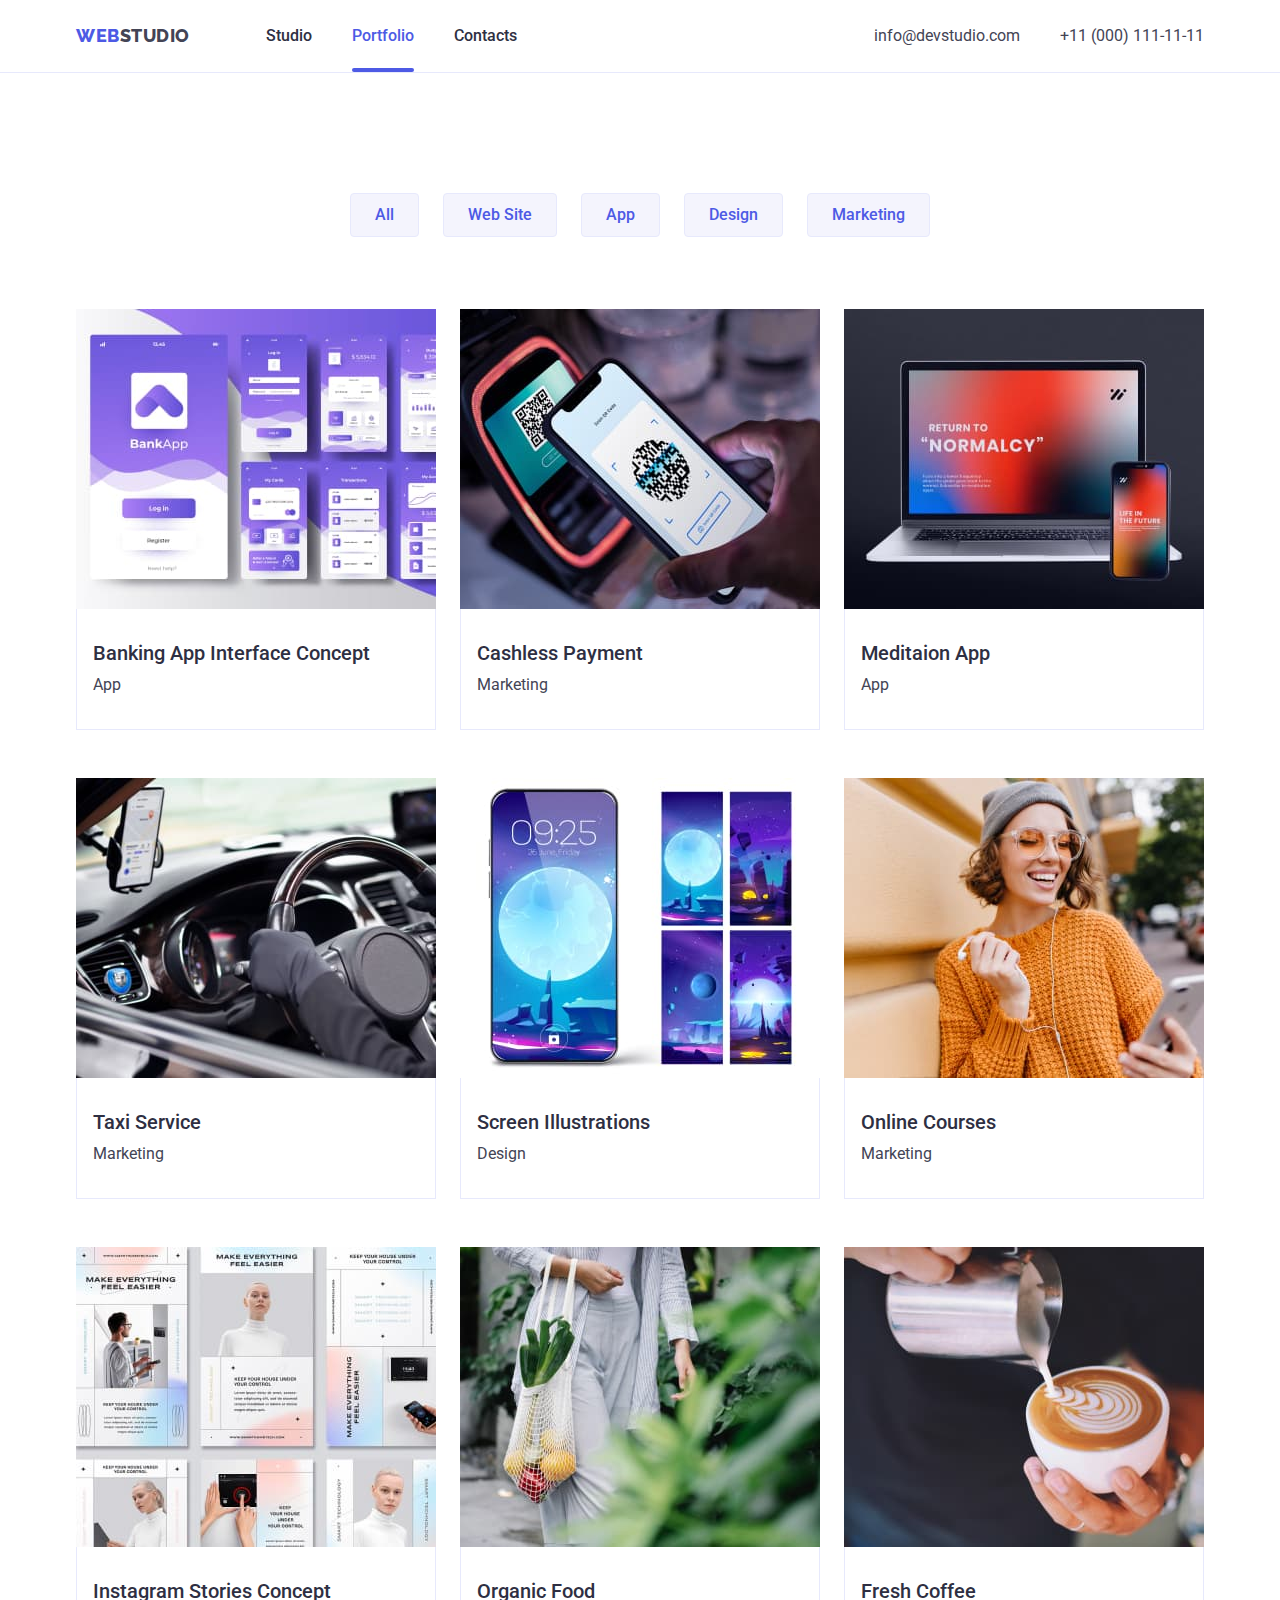
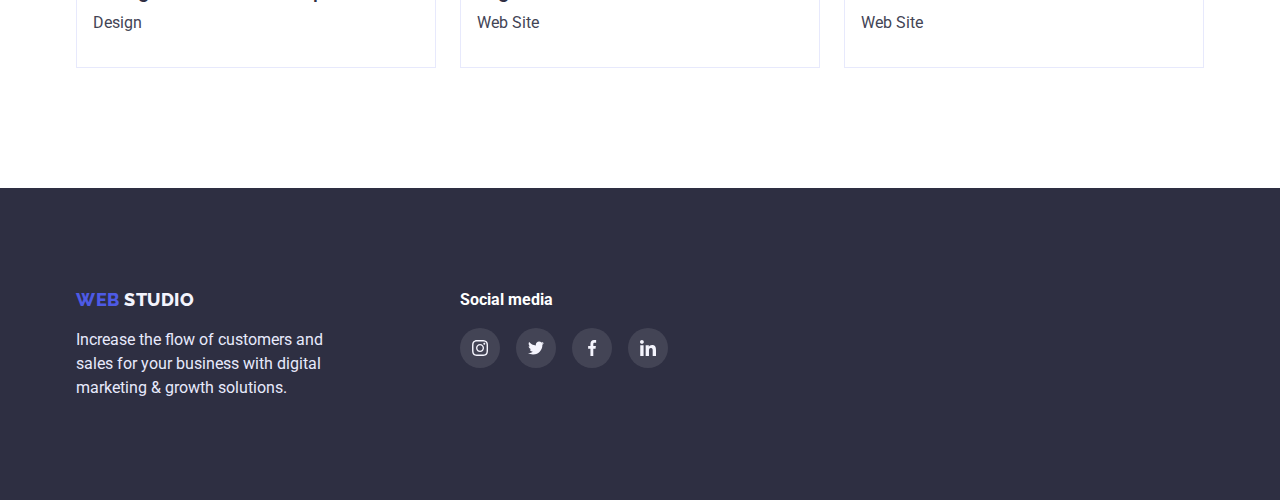
==== potfolio.html @ ac713fec "Initial commit" ====
<!DOCTYPE html>
<html lang="en">
  <head>
    <meta charset="UTF-8" />
    <meta http-equiv="X-UA-Compatible" content="IE=edge" />
    <meta name="viewport" content="width=device-width, initial-scale=1.0" />
    <title>Document</title>
    <link
      href="https://fonts.googleapis.com/css2?family=Raleway:wght@800&family=Roboto:wght@400;500;700;900&display=swap"
      rel="stylesheet"
    />
    <link
      href="https://cdnjs.cloudflare.com/ajax/libs/modern-normalize/1.1.0/modern-normalize.min.css"
      rel="stylesheet"
    />
    <link href="./css/style.css" rel="stylesheet" />
  </head>
  <body>
    <!-- HEADER -->
    <header class="header">
      <div class="container header-container header-portfolio">
        <a class="logo" href="./index.html"
          ><span class="logo-web">Web</span>Studio</a
        >
        <!-- NAVIGATION -->
        <nav class="main-nav">
          <ul class="nav-list">
            <li class="nav-item">
              <a class="nav-link" href="./index.html">Studio</a>
            </li>

            <li class="nav-item">
              <a class="nav-link current" href="./potfolio.html">Portfolio</a>
            </li>

            <li class="nav-item">
              <a class="nav-link" href>Contacts</a>
            </li>
          </ul>
        </nav>

        <ul class="conection-list">
          <li class="conection-item">
            <a class="conection-link" href="mailto:info@devstudio.com"
              >info@devstudio.com</a
            >
          </li>
          <li class="conection-item">
            <a class="conection-link" href="tel:+110001111111"
              >+11 (000) 111-11-11</a
            >
          </li>
        </ul>
      </div>
    </header>

    <!-- MAIN -->
    <main>
      <section class="section section-potfolio">
        <div class="container portfolio-container">
          <!-- filter BTN-->
          <h1 class="portfolio-title">Potfolio</h1>

          <ul class="porfolio-list list-filter">
            <li class="portfolio-item item-filter">
              <button class="filter-btn button" type="button">All</button>
            </li>
            <li class="portfolio-item item-filter">
              <button class="filter-btn button" type="button">Web Site</button>
            </li>
            <li class="portfolio-item item-filter">
              <button class="filter-btn button" type="button">App</button>
            </li>
            <li class="portfolio-item item-filter">
              <button class="filter-btn button" type="button">Design</button>
            </li>
            <li class="portfolio-item item-filter">
              <button class="filter-btn button" type="button">Marketing</button>
            </li>
          </ul>

          <!-- FINGER -->
          <ul class="portfolio-list list-cards">
            <li class="card-item">
              <a class="card-link" href="#">
                <div class="card-img-block">
                  <img
                    class="card-img"
                    src="./img/portfolio/img1.jpg"
                    alt="Banking App Interface Concept"
                  />
                  <div class="card-description">
                    <span class="card-description-text">
                      14 Stylish and User-Friendly App Design Concepts · Task
                      Manager App · Calorie Tracker App · Exotic Fruit Ecommerce
                      App · Cloud Storage App
                    </span>
                  </div>
                </div>

                <div class="card-cont">
                  <h2 class="card-heading">Banking App Interface Concept</h2>
                  <p class="card-text text-card">App</p>
                </div>
              </a>
            </li>

            <li class="card-item">
              <a class="card-link" href="#">
                <div class="card-img-block">
                  <img
                    class="card-img"
                    src="./img/portfolio/img2.jpg"
                    alt="Cashless Payment"
                  />
                  <div class="card-description">
                    <span class="card-description-text">
                      14 Stylish and User-Friendly App Design Concepts · Task
                      Manager App · Calorie Tracker App · Exotic Fruit Ecommerce
                      App · Cloud Storage App
                    </span>
                  </div>
                </div>
                <div class="card-cont">
                  <h2 class="card-heading">Cashless Payment</h2>
                  <p class="card-text text-card">Marketing</p>
                </div>
              </a>
            </li>

            <li class="card-item">
              <a class="card-link" href="#">
                <div class="card-img-block">
                  <img
                    class="card-img"
                    src="./img/portfolio/img3.jpg"
                    alt="Meditaion App"
                  />
                  <div class="card-description">
                    <span class="card-description-text">
                      14 Stylish and User-Friendly App Design Concepts · Task
                      Manager App · Calorie Tracker App · Exotic Fruit Ecommerce
                      App · Cloud Storage App
                    </span>
                  </div>
                </div>
                <div class="card-cont">
                  <h2 class="card-heading">Meditaion App</h2>
                  <p class="card-text text-card">App</p>
                </div>
              </a>
            </li>

            <li class="card-item">
              <a class="card-link" href="#">
                <div class="card-img-block">
                  <img
                    class="card-img"
                    src="./img/portfolio/img4.jpg"
                    alt="Taxi Service"
                  />
                  <div class="card-description">
                    <span class="card-description-text">
                      14 Stylish and User-Friendly App Design Concepts · Task
                      Manager App · Calorie Tracker App · Exotic Fruit Ecommerce
                      App · Cloud Storage App
                    </span>
                  </div>
                </div>
                <div class="card-cont">
                  <h2 class="card-heading">Taxi Service</h2>
                  <p class="card-text text-card">Marketing</p>
                </div>
              </a>
            </li>

            <li class="card-item">
              <a class="card-link" href="#">
                <div class="card-img-block">
                  <img
                    class="card-img"
                    src="./img/portfolio/img5.jpg"
                    alt="Screen Illustrations"
                  />
                  <div class="card-description">
                    <span class="card-description-text">
                      14 Stylish and User-Friendly App Design Concepts · Task
                      Manager App · Calorie Tracker App · Exotic Fruit Ecommerce
                      App · Cloud Storage App
                    </span>
                  </div>
                </div>
                <div class="card-cont">
                  <h2 class="card-heading">Screen Illustrations</h2>
                  <p class="card-text text-card">Design</p>
                </div>
              </a>
            </li>

            <li class="card-item">
              <a class="card-link" href="#">
                <div class="card-img-block">
                  <img
                    class="card-img"
                    src="./img/portfolio/img6.jpg"
                    alt="Online Courses"
                  />
                  <div class="card-description">
                    <span class="card-description-text">
                      14 Stylish and User-Friendly App Design Concepts · Task
                      Manager App · Calorie Tracker App · Exotic Fruit Ecommerce
                      App · Cloud Storage App
                    </span>
                  </div>
                </div>
                <div class="card-cont">
                  <h2 class="card-heading">Online Courses</h2>
                  <p class="card-text text-card">Marketing</p>
                </div>
              </a>
            </li>

            <li class="card-item">
              <a class="card-link" href="#">
                <div class="card-img-block">
                  <img
                    class="card-img"
                    src="./img/portfolio/img7.jpg"
                    alt="Instagram Stories Concept"
                  />
                  <div class="card-description">
                    <span class="card-description-text">
                      14 Stylish and User-Friendly App Design Concepts · Task
                      Manager App · Calorie Tracker App · Exotic Fruit Ecommerce
                      App · Cloud Storage App
                    </span>
                  </div>
                </div>
                <div class="card-cont">
                  <h2 class="card-heading">Instagram Stories Concept</h2>
                  <p class="card-text text-card">Design</p>
                </div>
              </a>
            </li>

            <li class="card-item">
              <a class="card-link" href="#">
                <div class="card-img-block">
                  <img
                    class="card-img"
                    src="./img/portfolio/img8.jpg"
                    alt="Organic Food"
                  />
                  <div class="card-description">
                    <span class="card-description-text">
                      14 Stylish and User-Friendly App Design Concepts · Task
                      Manager App · Calorie Tracker App · Exotic Fruit Ecommerce
                      App · Cloud Storage App
                    </span>
                  </div>
                </div>
                <div class="card-cont">
                  <h2 class="card-heading">Organic Food</h2>
                  <p class="card-text text-card">Web Site</p>
                </div>
              </a>
            </li>

            <li class="card-item">
              <a class="card-link" href="#">
                <div class="card-img-block">
                  <img
                    class="card-img"
                    src="./img/portfolio/img9.jpg"
                    alt="Fresh Coffee"
                  />
                  <div class="card-description">
                    <span class="card-description-text">
                      14 Stylish and User-Friendly App Design Concepts · Task
                      Manager App · Calorie Tracker App · Exotic Fruit Ecommerce
                      App · Cloud Storage App
                    </span>
                  </div>
                </div>
                <div class="card-cont">
                  <h2 class="card-heading">Fresh Coffee</h2>
                  <p class="card-text text-card">Web Site</p>
                </div>
              </a>
            </li>
          </ul>
        </div>
      </section>
    </main>

    <!-- FOOTER -->
    <footer class="footer">
      <div class="container container-footer">
        <div class="footer-first">
          <a class="logo logo-footer" href="./index.html">
            <span class="logo-web">Web</span>
            Studio
          </a>
          <p class="footer-text">
            Increase the flow of customers and sales for your business with
            digital marketing & growth solutions.
          </p>
        </div>

        <div class="footer-second">
          <p class="text-social"><b>Social media</b></p>
          <ul class="social-list footer-list">
            <li class="social-item footer-item">
              <a class="social-link link-footer" href>
                <svg class="icon icon-footer">
                  <use href="./img/symbol-defs1.svg#icon-instagram"></use>
                </svg>
              </a>
            </li>
            <li class="social-item footer-item">
              <a class="social-link link-footer" href>
                <svg class="icon icon-footer">
                  <use href="./img/symbol-defs1.svg#icon-twitter"></use>
                </svg>
              </a>
            </li>
            <li class="social-item footer-item">
              <a class="social-link link-footer" href>
                <svg class="icon icon-footer">
                  <use href="./img/symbol-defs1.svg#icon-facebook"></use>
                </svg>
              </a>
            </li>
            <li class="social-item footer-item">
              <a class="social-link link-footer" href>
                <svg class="icon icon-footer">
                  <use href="./img/symbol-defs1.svg#icon-linkedin"></use>
                </svg>
              </a>
            </li>
          </ul>
        </div>
      </div>
    </footer>
  </body>
</html>
---- css/style.css ----
:root {
  /* COLOR */
  --main-background-color: #ffffff;
  --main-text-color: #434455;
  --title-color: #2e2f42;
  --bg-color-team: #f4f4fd;
  --hero-bg-color: #2e2f42;
  --text-footer: #e7e9fc;
  --modal-bg: #fcfcfc;

  /* FONT */
  --main-font-famali: "Roboto", sans-serif;
  --secondary-font: "Raleway", sans-serif;
  --main-font-size: 16px;
  --main-line-height: calc(24 / 16);
  --main-letter-spacing: 2%;
  --main-font-weight: 400;

  /* BUTTON STYLE */
  --button-letter-spacing: 4%;
  --button-weight: 500;
  --button-background-color: #4d5ae5;
  --button-background-color-hover: #404bbf;
  --social-link-hover: #31d0aa;
}

body {
  background-color: var(--main-background-color);
  color: var(--main-text-color);
  font-size: var(--main-font-size);
  font-family: var(--main-font-famali);
  line-height: var(--main-line-height);
  letter-spacing: var(--main-letter-spacing);
}
a {
  color: inherit;
  text-decoration: none;
}
h1,
h2,
h3,
h4,
h5,
h6,
p,
ul {
  margin: 0;
  padding: 0;
  list-style: none;
}
img {
  display: block;
  min-width: 100%;
  height: auto;
}

.section {
  padding-top: 120px;
  padding-bottom: 120px;
}

.hidden {
  overflow: hidden;
}

/*  ---CONTAINER--- */
.container {
  width: 1158px;
  margin-right: auto;
  margin-left: auto;
  padding-right: 15px;
  padding-left: 15px;
}

/* -------- HEADER ------------*/
.header {
  border-bottom: 1px solid var(--text-footer);
}
.header-container {
  display: flex;
  align-items: center;
  margin-bottom: 0;
}
.logo {
  display: block;

  align-items: center;

  padding-top: 24px;
  padding-bottom: 24px;

  font-weight: 800;
  font-size: 18px;
  font-family: var(--secondary-font);
  line-height: 1.3;
  letter-spacing: 0.03em;
  text-decoration: none;
  text-transform: uppercase;
  transition: color 250ms cubic-bezier(0.4, 0, 0.2, 1);
}

.logo:hover,
.logo:focus {
  color: var(--button-background-color);
}
.logo:active {
  color: var(--button-background-color);
}

.logo-web {
  display: inline-block;
  color: var(--button-background-color);
}
.main-nav {
  align-items: center;
}
.nav-list {
  display: flex;
  margin-left: 76px;
}
.nav-item {
  color: var(--hero-bg-color);
  font-weight: 500;

  letter-spacing: var(--button-letter-spacing);
}

.nav-item + .nav-item {
  margin-left: 40px;
}

.nav-link {
  padding-top: 24px;
  padding-bottom: 24px;
  text-decoration: none;
  transition: color 250ms cubic-bezier(0.4, 0, 0.2, 1);
}
.nav-link:hover,
.nav-link:focus {
  color: var(--button-background-color-hover);
}
.nav-link:active {
  color: var(--button-background-color-hover);
}
.current {
  position: relative;
  color: var(--button-background-color);
}
.current::after {
  content: "";
  position: absolute;
  bottom: -3px;
  left: 0;
  width: 100%;
  height: 4px;
  border-radius: 4px;
  background-color: var(--button-background-color);
  transition: background-color 250ms cubic-bezier(0.4, 0, 0.2, 1);
}

.nav-link:hover.current::after {
  background-color: var(--button-background-color-hover);
}

.conection-list {
  display: flex;
  margin-left: auto;
}
.conection-item {
  padding-top: 24px;
  padding-bottom: 24px;
}
.conection-item + .conection-item {
  margin-left: 40px;
}
.conection-link {
  text-decoration: none;
  transition: color 250ms cubic-bezier(0.4, 0, 0.2, 1);
}
.conection-link:hover,
.conection-link:focus {
  color: var(--button-background-color-hover);
}

/* -------HERO------- */

.section-hero {
  max-width: 1440px;
  margin-right: auto;
  margin-left: auto;
  background-color: var(--title-color);

  background-image: linear-gradient(
      to right,
      rgba(46, 47, 66, 0.7),
      rgba(46, 47, 66, 0.7)
    ),
    url(../img/people-office.jpg);
  background-position: center;
  background-size: cover;
  background-repeat: no-repeat;
}

.container-hero {
  padding-top: 188px;
  padding-bottom: 188px;
}
.hero-title {
  justify-content: center;
  align-items: center;
  width: 494px;

  margin: 0 auto;
  margin-bottom: 48px;

  color: var(--main-background-color);
  font-weight: 700;
  font-size: 56px;
  line-height: 1.07;
  text-align: center;
}
.button {
  display: block;
  justify-content: center;
  align-items: center;
  padding-top: 16px;
  padding-right: 32px;
  padding-bottom: 16px;
  padding-left: 32px;
  border: transparent;
  color: var(--bg-color-team);

  font-weight: var(--button-weight);
  letter-spacing: var(--button-letter-spacing);
  text-align: center;
  cursor: pointer;
  transition: background-color 250ms cubic-bezier(0.4, 0, 0.2, 1);
}
.button-hero {
  margin: 0 auto;
  border-radius: 4px;

  background-color: var(--button-background-color);

  box-shadow: 0px 4px 4px rgba(0, 0, 0, 0.15);
  font-weight: 500;

  letter-spacing: var(--button-letter-spacing);
  text-align: center;

  transition: color 250ms cubic-bezier(0.4, 0, 0.2, 1),
    background-color 250ms cubic-bezier(0.4, 0, 0.2, 1);
}
.button:hover,
.button:focus {
  background-color: var(--button-background-color-hover);
  color: var(--bg-color-team);
}

/* -------MODAL-------- */
.backdrop {
  position: fixed;
  top: 0;
  left: 0;
  width: 100%;
  height: 100%;
  background: rgba(46, 47, 66, 0.4);
  transition: background 250ms cubic-bezier(0.4, 0, 0.2, 1);
}
.backdrop.is-hidden {
  opacity: 0;
  pointer-events: none;
}
.modal {
  position: absolute;
  top: 50%;
  left: 50%;
  width: 408px;
  height: 576px;
  border-radius: 4px;
  background: #fcfcfc;
  box-shadow: 0px 1px 1px rgba(0, 0, 0, 0.14), 0px 1px 3px rgba(0, 0, 0, 0.12),
    0px 2px 1px rgba(0, 0, 0, 0.2);
  transform: translate(-50%, -50%);
}
.modal-button {
  position: absolute;
  top: 24px;
  right: 24px;
  display: flex;
  align-items: center;
  width: 24px;
  height: 24px;
  border: 1px solid rgba(0, 0, 0, 0.1);
  border-radius: 50%;
  background: #e7e9fc;
  box-shadow: 0px 1px 1px rgba(0, 0, 0, 0.14), 0px 1px 3px rgba(0, 0, 0, 0.12),
    0px 2px 1px rgba(0, 0, 0, 0.2);
  cursor: pointer;
}
.svg-close-btn {
  justify-content: center;
  align-items: center;
}

/* --------------------- */

/* -----FEATERE----- */

.container-feature {
}
.visual-hidden {
  position: absolute;
  overflow: hidden;
  clip: rect(0 0 0 0);
  width: 1px;
  height: 1px;
  margin: -1px;
  padding: 0;
  border: 0;
  white-space: nowrap;
  clip-path: inset(100%);
}
.feature-list {
  display: flex;
  margin-left: -24px;
}
.feature-item {
}
.feature-list > .feature-item {
  flex-basis: calc(100% / 4 - 24px);
  margin-left: 24px;
}

.feature-svg {
  display: flex;
  justify-content: center;
  align-items: center;
  width: 264px;
  height: 112px;

  margin-bottom: 8px;
  border-radius: 4px;
  background-color: var(--bg-color-team);
}
.svg-feature {
  display: block;
}

.featere-title {
  margin-bottom: 8px;

  color: var(--hero-bg-color);

  font-weight: 500;
  font-size: 20px;
  line-height: 1.2;

  letter-spacing: var(--main-letter-spacing);
}
.featere-text {
  color: var(--main-text-color);
}

/* -----WORKS---- */

.section-works {
  padding-top: 0;
}

.container-works {
}
.works-title {
  margin-bottom: 72px;

  color: var(--title-color);

  font-weight: 700;
  font-size: 36px;
  line-height: 1.11;
  text-align: center;

  text-transform: capitalize;
}
.works-list {
  display: flex;
  margin-left: -24px;
}
.works-item {
}
.works-list > .works-item {
  flex-basis: calc(100% / 3 -24px);
  margin-left: 24px;
}
.works-img {
}

/* -----TEAM---- */

.section-team {
  background-color: var(--bg-color-team);
}
.container {
}
.container-team {
  /* padding-bottom: 120px; */
  margin-bottom: 0;
}
.team-title {
  margin-bottom: 72px;

  color: var(--title-color);
  font-weight: 700;
  font-size: 36px;
  line-height: 1.11;

  text-align: center;
  text-transform: capitalize;
}
.team-list {
  display: flex;
  margin-left: -24px;
}
.team-item {
}
.team-list > .team-item {
  flex-basis: calc(100% / 4 - 24px);
  margin-left: 24px;
}
.team-img {
}
.cont-team {
  margin: 0 auto;
  margin-top: 0;
  padding-top: 32px;
  padding-right: 16px;
  padding-bottom: 32px;
  padding-left: 16px;
  border-radius: 0px 0px 4px 4px;
  background-color: var(--main-background-color);
  box-shadow: 0px 1px 6px rgba(46, 47, 66, 0.08),
    0px 1px 1px rgba(46, 47, 66, 0.16), 0px 2px 1px rgba(46, 47, 66, 0.08);
}
.card-title {
  margin-bottom: 8px;

  color: var(--title-color);
  font-weight: 500;
  font-size: 20px;
  line-height: 1.2;

  text-align: center;
}
.team-text {
  margin-bottom: 8px;
  text-align: center;
}

/* SOCIAL-LINK LIST */
.social-list {
  display: flex;
  gap: 16px;

  justify-content: center;
}

.social-link {
  display: block;
  height: 40px;
  border: none;
  border-radius: 50%;
  background: var(--button-background-color);
  transition: background-color 250ms cubic-bezier(0.4, 0, 0.2, 1);
}
.social-link:hover,
.social-link:focus {
  background-color: var(--button-background-color-hover);
}

.icon {
  width: 16px;
  height: 16px;
  margin: 12px;
  fill: var(--bg-color-team);
}

/* -----COSTUMERS------ */
.section-customers {
  padding-top: 130px;
}
.customers-title {
  margin-bottom: 72px;

  color: var(--hero-bg-color);
  font-weight: 700;
  font-size: 36px;
  line-height: 1.11;

  text-align: center;
  text-transform: capitalize;
}

.customers-list {
  display: flex;
  margin-left: -24px;
}
.customers-item {
  width: 168px;
  height: 88px;
}
.customers-list > .customers-item {
  flex-basis: calc(100% / 6 - 24px);
  margin-left: 24px;
}
.customers-link {
  display: block;
  display: flex;
  justify-content: center;
  align-items: center;
  width: 100%;
  height: 100%;
  border: 1px solid #8e8f99;
  border-radius: 4px;

  color: #8e8f99;
  transition: color 250ms cubic-bezier(0.4, 0, 0.2, 1),
    border 500ms cubic-bezier(0.4, 0, 0.2, 1);
}
.customers-svg {
  fill: currentColor;
  transition: color 250ms cubic-bezier(0.4, 0, 0.2, 1),
    border 250ms cubic-bezier(0.4, 0, 0.2, 1);
}

.customers-link:hover,
.customers-link:focus {
  border: 1px solid var(--button-background-color-hover);
  color: var(--button-background-color-hover);
}

/* -----FOOTER---- */

/* ---- FIRST PART */
.footer {
  padding-top: 100px;
  padding-bottom: 100px;
  background-color: var(--hero-bg-color);
}
.container-footer {
  display: flex;
}
.logo {
  display: block;
}
.logo-footer {
  display: block;
  margin-bottom: 16px;
  padding-top: 0;
  padding-bottom: 0;
  color: var(--bg-color-team);
}
.footer-text {
  width: 264px;
  color: var(--text-footer);
}
/* ------SECOND PART------- */
.footer-second {
  margin-left: 120px;
}

.text-social {
  margin-bottom: 16px;
  color: var(--main-background-color);
}
.social-link.link-footer {
  background-color: rgba(255, 255, 255, 0.1);
  transition: background-color 250ms cubic-bezier(0.4, 0, 0.2, 1);
}
.link-footer:hover,
.link-footer:focus {
  background-color: var(--social-link-hover);
}
/* ----PORTFOLIO PAGE------ */
.section-portfolio {
  padding-top: 96px;
  padding-bottom: 120px;
}

.header-container {
}
.header-container.header-portfolio {
  margin-bottom: 0;
}
.portfolio-title {
  position: absolute;
  overflow: hidden;
  clip: rect(0 0 0 0);
  width: 1px;
  height: 1px;
  margin: -1px;
  padding: 0;
  border: 0;
  white-space: nowrap;
  clip-path: inset(100%);
}
/* ---BTN FILTER */
.porfolio-list {
  display: flex;
  justify-content: center;
  margin-top: 0;
  margin-bottom: 72px;
}
.portfolio-item {
  justify-content: center;
  align-items: center;
}
.portfolio-item + .portfolio-item {
  margin-left: 24px;
}

.filter-btn.button {
  align-items: center;
  padding: 12px 24px;

  border: 1px solid var(--text-footer);
  border-radius: 4px;
  background: var(--bg-color-team);
  color: var(--button-background-color);

  font-weight: var(--button-weight);
  font-size: 16px;
  letter-spacing: var(--button-letter-spacing);
  text-align: center;
  transition: background-color 250ms cubic-bezier(0.4, 0, 0.2, 1),
    color 250ms cubic-bezier(0.4, 0, 0.2, 1);
}

.filter-btn.button:hover,
.filter-btn.button:focus {
  border: transparent;
  border-radius: 4px;
  background-color: var(--button-background-color-hover);
  color: var(--main-background-color);
  box-shadow: 0px 3px 1px rgba(0, 0, 0, 0.1), 0px 2px 1px rgba(0, 0, 0, 0.08),
    0px 2px 2px rgba(0, 0, 0, 0.12);
}

/* ---PORTFOLIO CARDS--- */
.list-cards {
  display: flex;
  flex-wrap: wrap;
  margin: 0;
  margin-top: -48px;
  margin-left: -24px;
}
.card-item {
}
.list-cards > .card-item {
  flex-basis: calc(100% / 3 - 24px);
  margin-top: 48px;
  margin-left: 24px;
}
.card-link {
  display: block;
  transition: box-shadow 250ms cubic-bezier(0.4, 0, 0.2, 1);
}
.card-link:focus,
.card-link:hover {
  box-shadow: 0px 1px 6px rgba(46, 47, 66, 0.08),
    0px 1px 1px rgba(46, 47, 66, 0.16), 0px 2px 1px rgba(46, 47, 66, 0.08);
}
.card-link:focus .card-description,
.card-link:hover .card-description {
  top: 0;
}
.card-img-block {
  position: relative;
  overflow: hidden;
}

.card-description {
  position: absolute;
  top: 100%;
  left: 0;
  width: 100%;
  height: 100%;
  padding: 40px 32px;
  background-color: var(--button-background-color);

  transition: all 250ms cubic-bezier(0.4, 0, 0.2, 1);
}
.card-description-text {
  color: var(--bg-color-team);
}

.card-img {
}
.card-cont {
  padding-top: 32px;
  padding-bottom: 32px;
  padding-left: 16px;
  border-right: 1px solid var(--text-footer);
  border-bottom: 1px solid var(--text-footer);
  border-left: 1px solid var(--text-footer);
}
.card-heading {
  margin-bottom: 8px;

  color: var(--hero-bg-color);
  font-weight: 500;
  font-size: 20px;
  line-height: 1.2;
}
.card-text {
}
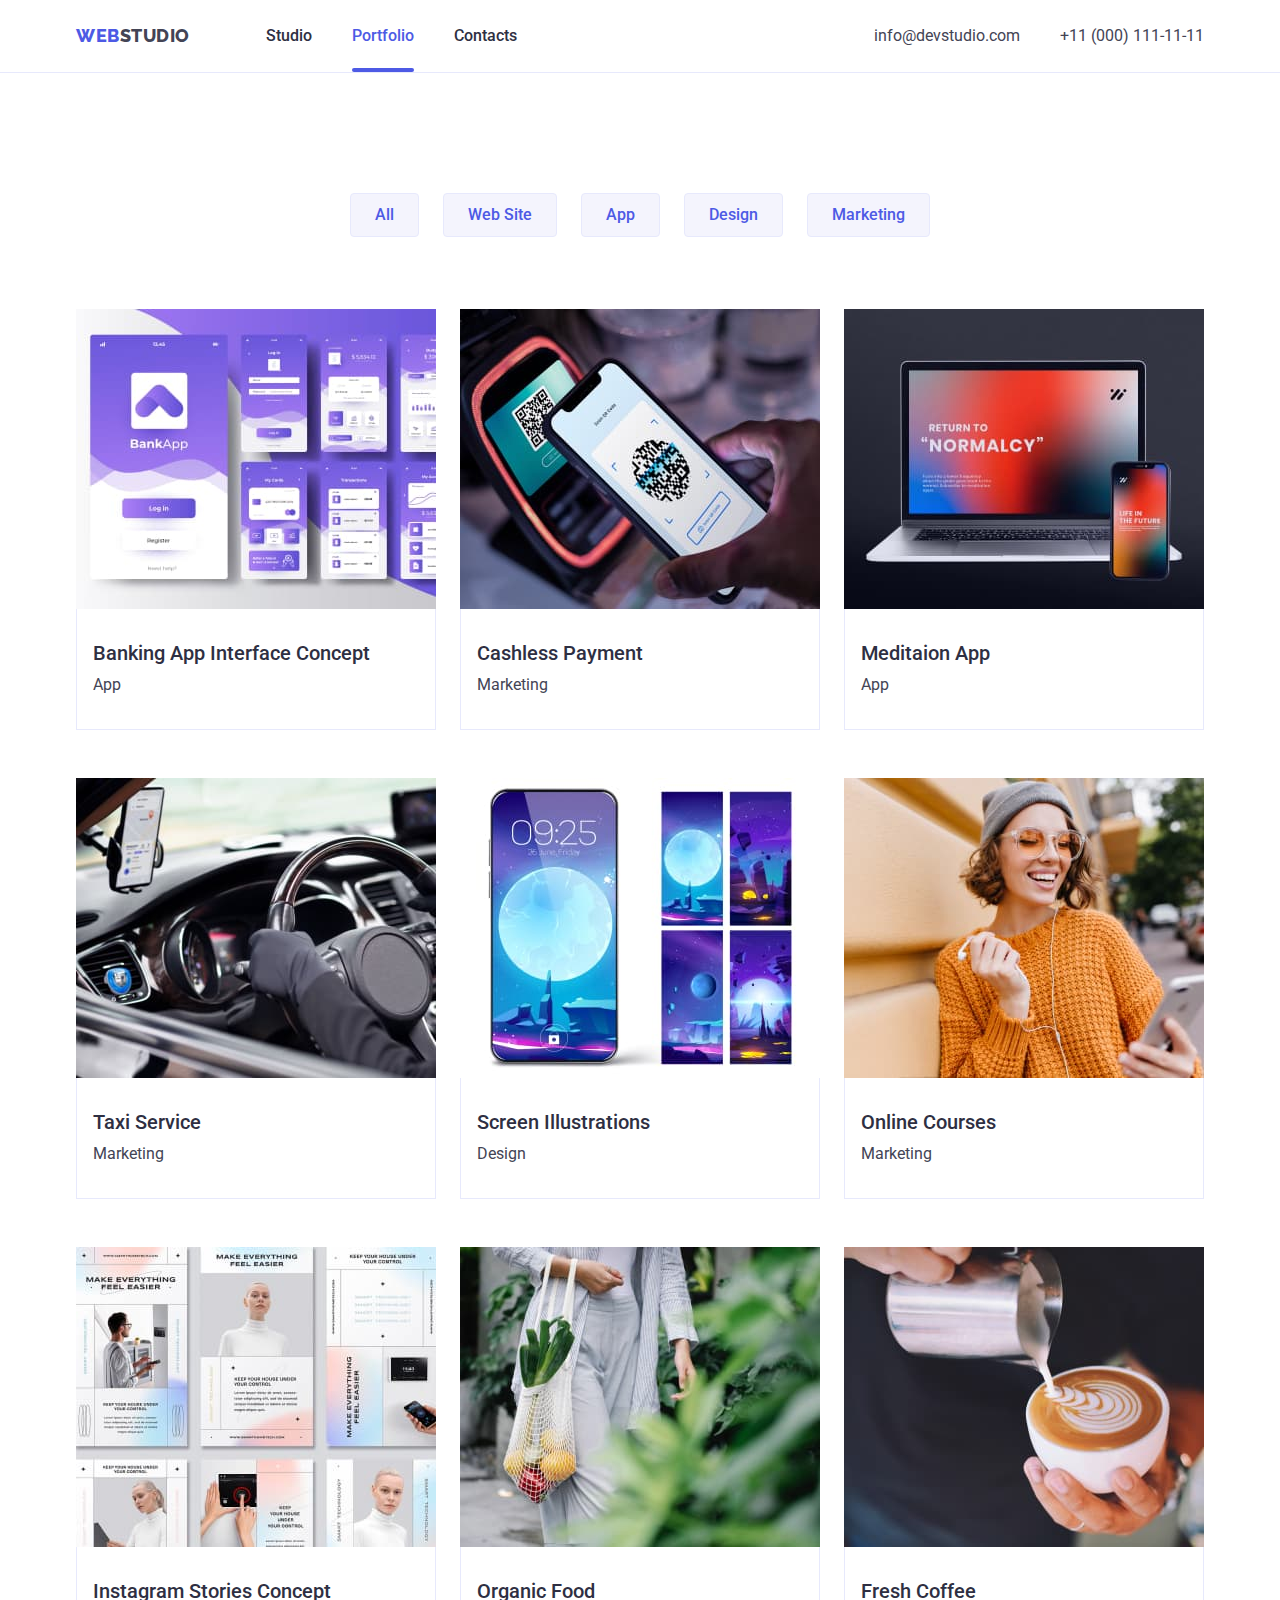
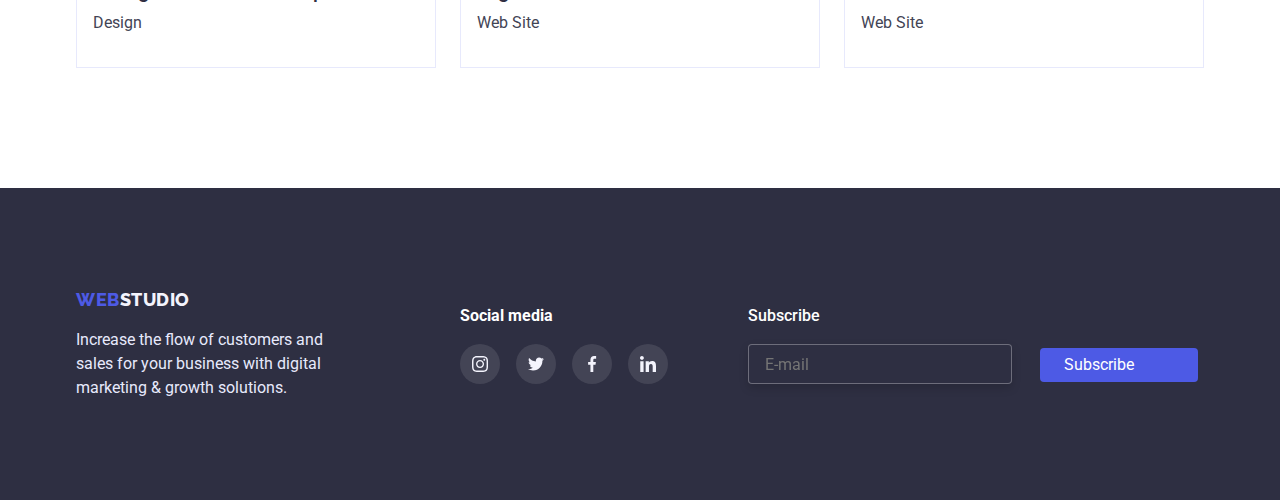
==== commit cab3fcd2: "HW6" ====
--- a/potfolio.html
+++ b/potfolio.html
@@ -297,10 +297,10 @@
     <footer class="footer">
       <div class="container container-footer">
         <div class="footer-first">
-          <a class="logo logo-footer" href="./index.html">
-            <span class="logo-web">Web</span>
-            Studio
-          </a>
+          <a class="logo logo-footer" href="./index.html"
+            ><span class="logo-web">Web</span
+            ><span class="logo-footer-second">Studio</span></a
+          >
           <p class="footer-text">
             Increase the flow of customers and sales for your business with
             digital marketing & growth solutions.
@@ -340,6 +340,20 @@
             </li>
           </ul>
         </div>
+
+        <div class="footer-third">
+          <strong class="calling-heading">Subscribe</strong>
+          <form class="calling-form" name="subscribe">
+            <input
+              class="footer-form-mail"
+              type="email"
+              name="email"
+              placeholder="E-mail"
+            />
+
+            <button class="footer-btn-form" type="submit">Subscribe</button>
+          </form>
+        </div>
       </div>
     </footer>
   </body>
--- a/css/style.css
+++ b/css/style.css
@@ -275,8 +275,11 @@
   position: absolute;
   top: 50%;
   left: 50%;
+  display: flex;
+  flex-direction: column;
   width: 408px;
   height: 576px;
+  padding: 72px 24px 24px 24px;
   border-radius: 4px;
   background: #fcfcfc;
   box-shadow: 0px 1px 1px rgba(0, 0, 0, 0.14), 0px 1px 3px rgba(0, 0, 0, 0.12),
@@ -287,7 +290,7 @@
   position: absolute;
   top: 24px;
   right: 24px;
-  display: flex;
+
   align-items: center;
   width: 24px;
   height: 24px;
@@ -299,8 +302,196 @@
   cursor: pointer;
 }
 .svg-close-btn {
+  position: absolute;
+  top: 50%;
+  left: 50%;
+  transform: translate(-50%, -50%);
+}
+.modal-button:active,
+.modal-button:hover,
+.modal-button:focus {
+  background-color: var(--button-background-color-hover);
+  fill: var(--main-background-color);
+}
+/* ------------FORM FIELD */
+.field-modal {
+  display: flex;
+  flex-direction: column;
   justify-content: center;
   align-items: center;
+}
+.madal-heading {
+  margin-bottom: 16px;
+  /* position: absolute;
+  top: 72px;
+  left: 24px; */
+
+  /* width: 360px; */
+
+  color: var(--hero-bg-color);
+  font-weight: 500;
+
+  text-align: center;
+}
+
+.modal-list {
+  width: 100%;
+  margin-bottom: 16px;
+  /* position: absolute;
+  top: 112px;
+  left: 24px; */
+
+  color: #8e8f99;
+
+  font-size: 12px;
+  line-height: 1.16;
+  letter-spacing: 0.01em;
+}
+.modal-item {
+  display: flex;
+  flex-direction: column;
+}
+
+.modal-item:not(:last-child) {
+  margin-bottom: 8px;
+}
+.modal-item:focus-within {
+  /* border-color: none; */
+  color: var(--button-background-color);
+}
+
+.modal-label {
+  position: relative;
+  margin-bottom: 4px;
+}
+.modal-input {
+  display: block;
+  /* width: 360px; */
+  width: 100%;
+  /* margin-top: 4px; */
+  padding-top: 8px;
+  padding-bottom: 8px;
+  padding-left: 38px;
+  border: 1px solid rgba(33, 33, 33, 0.2);
+  border-radius: 4px;
+  outline: none;
+}
+.modal-input:focus-within {
+  border-color: var(--button-background-color-hover);
+}
+.modal-field {
+  position: relative;
+}
+.modal-label-svg {
+  position: absolute;
+  top: 50%;
+  left: 16px;
+  fill: currentColor;
+  transform: translateY(-50%);
+}
+/* .modal-label:focus,
+.modal-label:active {
+  border:  border: 1px solid var(--button-background-color);
+  color: var(--button-background-color);
+} */
+
+.feedback-area {
+  height: 138px;
+  padding-top: 8px;
+  padding-right: 16px;
+  padding-left: 16px;
+  border: 1px solid rgba(33, 33, 33, 0.2);
+  border-radius: 4px;
+  outline: none;
+  resize: none;
+}
+.feedback-area:not(:placeholder-shown) {
+  border: 1px solid var(--button-background-color);
+}
+
+.modal-policy {
+  /* position: absolute;
+  top: 464px;
+  left: 24px; */
+  margin-bottom: 24px;
+
+  color: #757575;
+
+  font-size: 12px;
+  line-height: 1.3;
+
+  letter-spacing: 0.04em;
+}
+.policy-label {
+  display: flex;
+  align-items: center;
+}
+.policy-check {
+  position: absolute;
+  overflow: hidden;
+  clip: rect(0 0 0 0);
+  width: 1px;
+  height: 1px;
+  margin: -1px;
+  padding: 0;
+  border: 0;
+  white-space: nowrap;
+  clip-path: inset(100%);
+}
+
+.checkbox-icon {
+  /* position: absolute;
+  top: 50%; */
+  display: inline-block;
+  width: 16px;
+  height: 16px;
+  border: 1.25px solid var(--hero-bg-color);
+  border-radius: 2px;
+  /* transform: translateY(-50%); */
+}
+.policy-check:checked + .checkbox-icon {
+  border-color: transparent;
+  background-color: var(--button-background-color-hover);
+  background-image: url(../img/checkbox1.svg);
+  background-position: center;
+  background-size: contain;
+  background-repeat: no-repeat;
+}
+.policy-text {
+  margin-left: 8px;
+  /* padding-left: 24px; */
+}
+/* .policy-label:checked + .checkbox-icon {
+  border: transparent;
+  background-color: var(--button-background-color-hover);
+  background-image: url("../img/Property 1=click (1).svg");
+  background-origin: border-box;
+  background-size: contain;
+} */
+
+.policy-label-link {
+  color: var(--button-background-color);
+  text-decoration: underline;
+}
+
+.main-modal-check {
+  /* position: absolute;
+  top: 504px;
+  left: 50%; */
+  width: 169px;
+  padding: 16px 32px;
+  border: transparent;
+  border-radius: 4px;
+
+  background-color: var(--button-background-color);
+
+  color: var(--main-background-color);
+  box-shadow: 0px 4px 4px rgba(0, 0, 0, 0.15);
+
+  font-weight: 500;
+
+  letter-spacing: 0.04em;
+  /* transform: translate(-50%, 0%); */
 }
 
 /* --------------------- */
@@ -548,6 +739,7 @@
 }
 .container-footer {
   display: flex;
+  align-items: center;
 }
 .logo {
   display: block;
@@ -580,6 +772,58 @@
 .link-footer:focus {
   background-color: var(--social-link-hover);
 }
+
+/* ---FOOTER THIRD PART--- */
+.footer-third {
+  margin-left: 80px;
+}
+.calling-heading {
+  color: var(--main-background-color);
+  font-weight: 500;
+}
+.calling-form {
+  margin-top: 16px;
+}
+.footer-form-mail {
+  width: 264px;
+  height: 40px;
+  padding-left: 16px;
+  border: 1px solid rgba(255, 255, 255, 0.3);
+  border-radius: 4px;
+  background: var(--hero-bg-color);
+  filter: drop-shadow(0px 4px 4px rgba(0, 0, 0, 0.15));
+}
+.footer-btn-form {
+  position: relative;
+  margin-left: 24px;
+  padding: 8px 64px 8px 24px;
+  border: transparent;
+  border-radius: 4px;
+  background-color: var(--button-background-color);
+  color: var(--main-background-color);
+}
+
+.footer-btn-svg {
+  position: absolute;
+  top: 10px;
+  right: 24px;
+  width: 24px;
+  height: 24px;
+  fill: var(--main-background-color);
+  transform: translateY(-25%);
+}
+
+/* .footer-btn-form::after {
+  content: "";
+  position: absolute;
+  top: 10px;
+  right: 24px;
+  width: 24px;
+  height: 20px;
+  background: white;
+  transform: translate(-50%, -25%);
+} */
+
 /* ----PORTFOLIO PAGE------ */
 .section-portfolio {
   padding-top: 96px;
